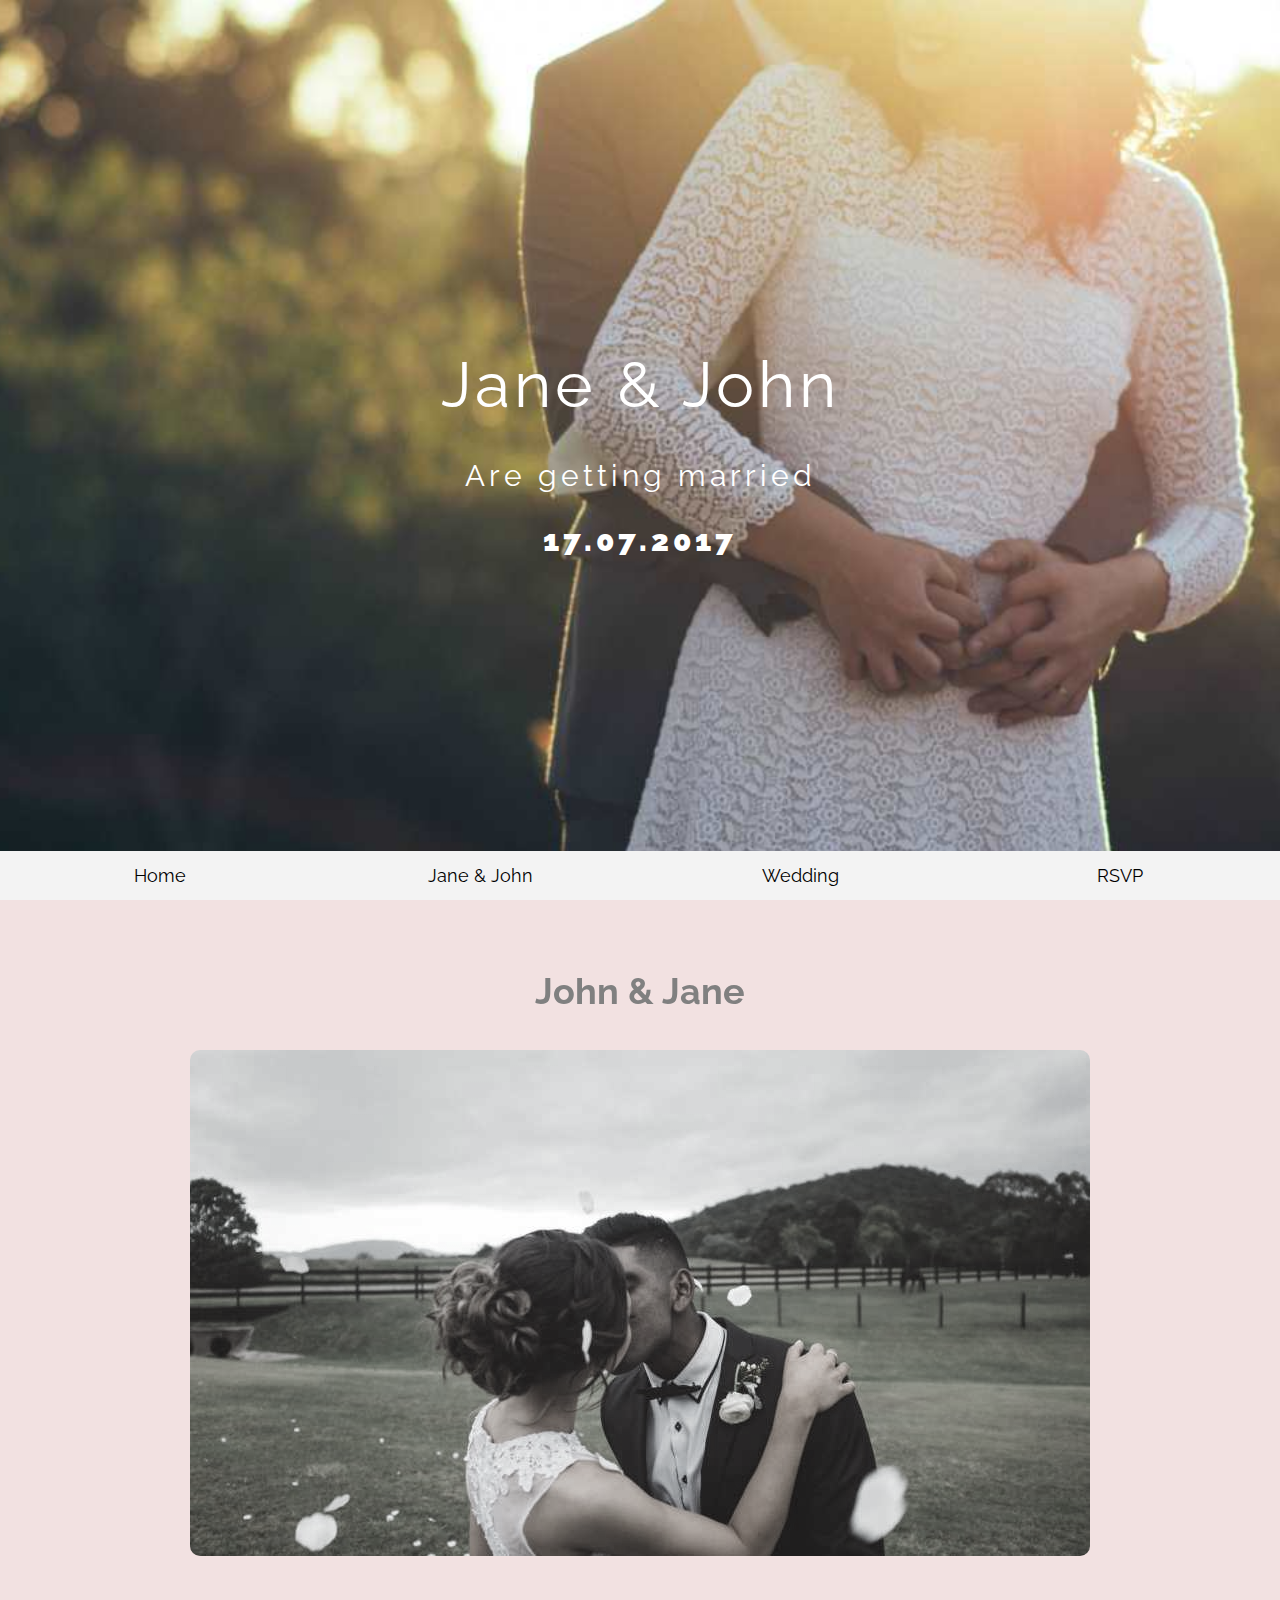
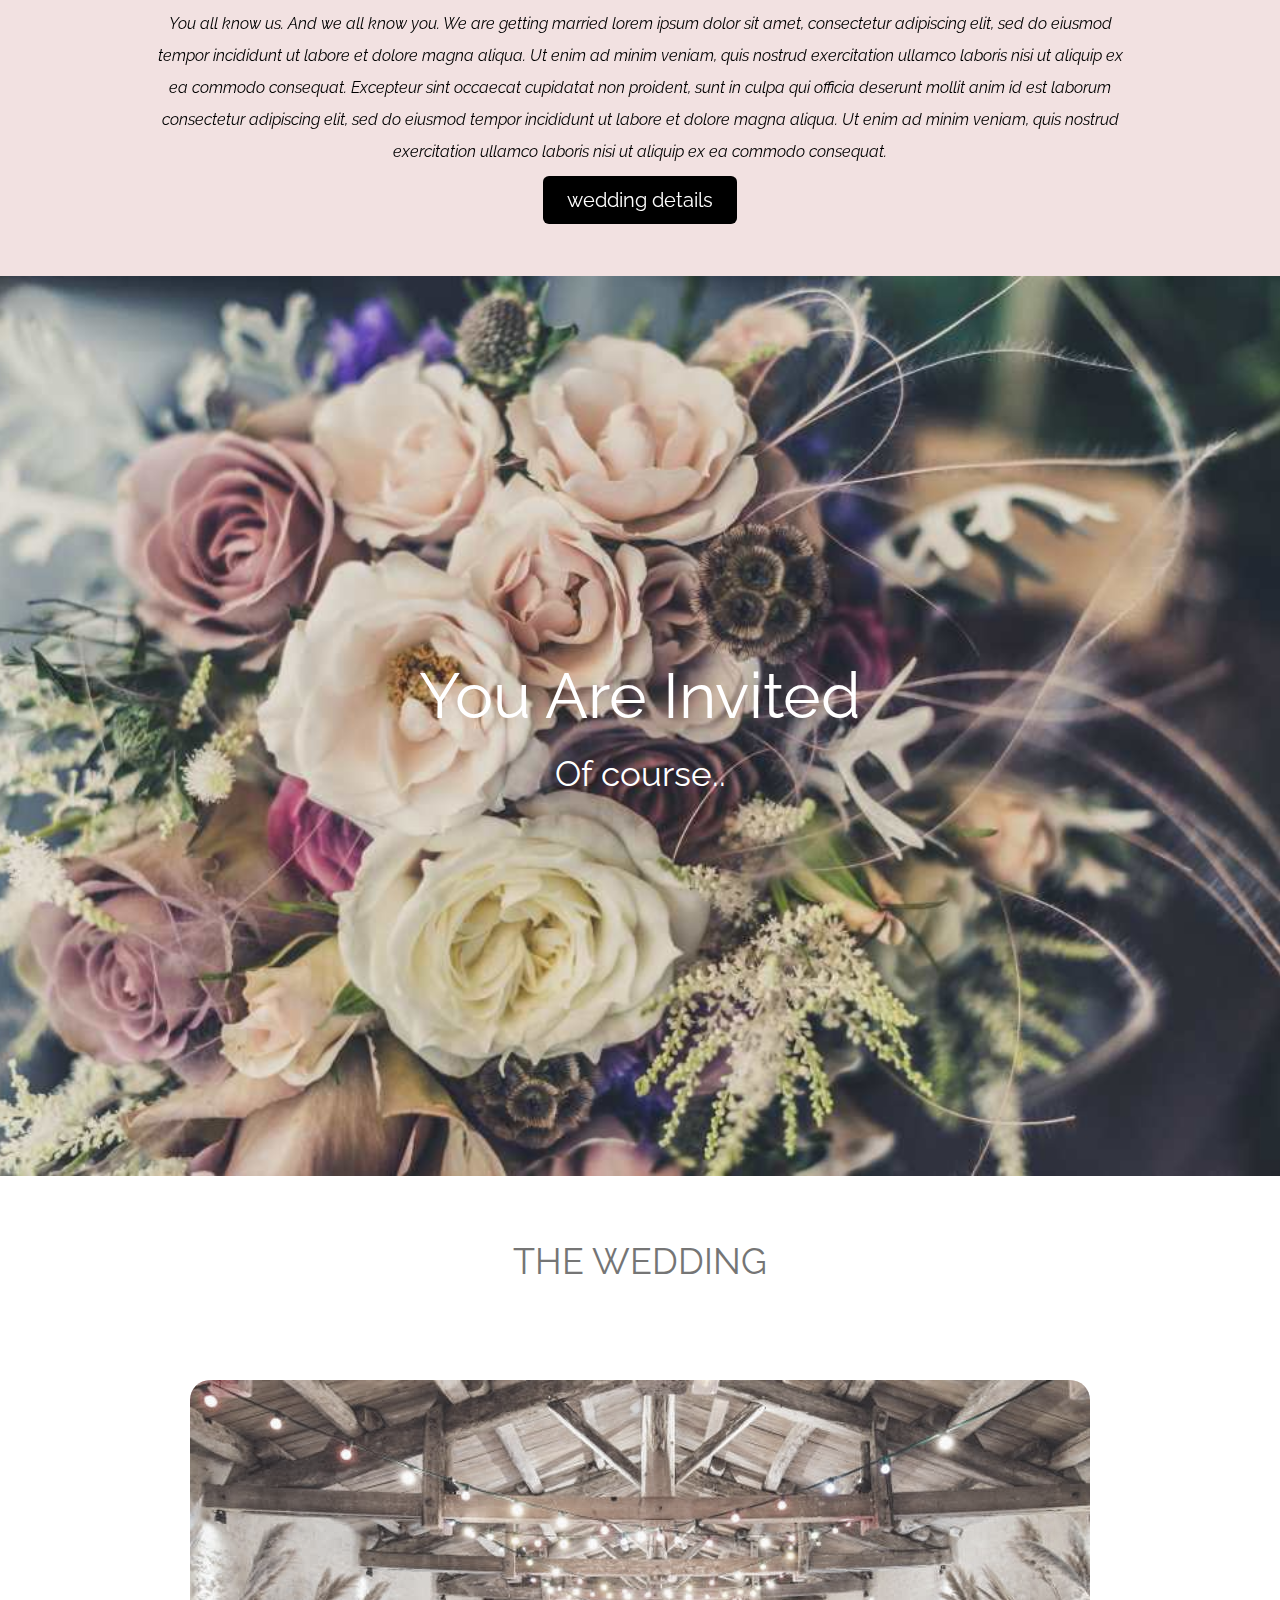
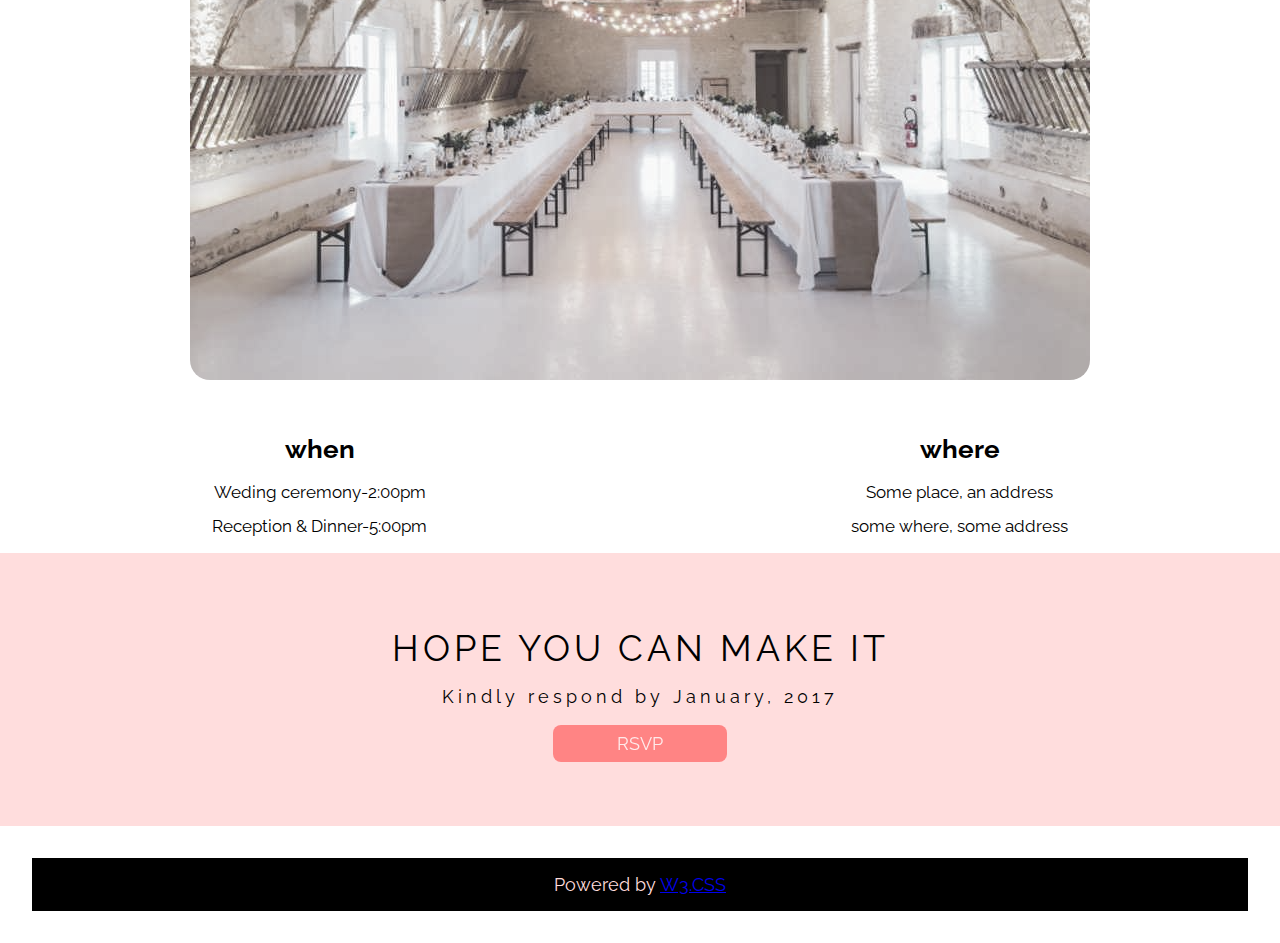
==== index.html @ 70d35d0a "renamed html file to index" ====
<!DOCTYPE html>
<html lang="en">

<head>
    <meta charset="UTF-8">
    <meta http-equiv="X-UA-Compatible" content="IE=edge">
    <meta name="viewport" content="width=device-width, initial-scale=1.0">
    <link rel="stylesheet" href="style.css">
    <link rel="stylesheet" href="https://fonts.googleapis.com/css?family=Raleway">
    <title>RWDTemplate1</title>

</head>

<body>
    <div>
        <!-- <nav> -->
            <ul>
                <li> <a href="#home"> Home</a></li>
                <li><a href="#Jane&John">Jane & John</a></li>
                <li><a href="#wedding">Wedding</a></li>
                <li><a href="#RSVP">RSVP</a></li>
            </ul>
        <!-- </nav> -->
    </div>

    <!-- section one home -->
    <section id="home" class="first-section">
        <div class="div-first-section">
            <h1 class="sec1-title">Jane & John</h1>
            <h2 class="sec1-sub-title">Are getting married</h2>
            <h2 class="sec1-sub-title2"><b>17.07.2017</b></h2>
        </div>

    </section>

    <section id="Jane&John" class="second-section">
        <h1 class="div-h1-sub-section">John & Jane</h1>

        <img src="images/wedding_couple2.jpg" alt="wedding_couple2" class="div-img">



        <div>
            <p class="div-p-sub-section">
                <i>You all know us. And we all know you. We are getting married lorem ipsum dolor sit amet, consectetur
                    adipiscing elit, sed do eiusmod tempor incididunt ut labore et dolore magna aliqua. Ut enim ad minim
                    veniam, quis nostrud exercitation ullamco laboris nisi ut aliquip ex ea commodo consequat. Excepteur
                    sint
                    occaecat cupidatat non proident, sunt in culpa qui officia deserunt mollit anim id est laborum
                    consectetur adipiscing elit, sed do eiusmod tempor incididunt ut labore et dolore magna aliqua. Ut
                    enim ad minim veniam, quis nostrud exercitation ullamco
                    laboris nisi ut aliquip ex ea commodo consequat.</i>
            </p>
        </div>

        <div>
            <a href="#wedding" class="div-a-sub-section">wedding details</a>
        </div>

    </section>

    <section class="third-section">
        <div>
            <h1 class="h1-third-section">You Are Invited</h1>

        </div>
        <div>
            <h2 class="h2-third-section">Of course..</h2>
        </div>

    </section>

    <section id="wedding" class="fourth-section">

        <h1 class="h1-fourth-section"> THE WEDDING</h1>

        <img src="images/wedding_location.jpg" alt="wedding location" class="img-fourth-section">

        <div class="div-fourth-section-info">

            <div class="div-fourth-section">
                <h2>when</h2>

                <p> Weding ceremony-2:00pm </p>

                <p>Reception & Dinner-5:00pm</p>

            </div>

            <div class="div2-fourth-section">
                <h2>where</h2>

                <p>Some place, an address </p>

                <p>some where, some address</p>
            </div>
        </div>
    </section>

    <section id="RSVP" class="fifth-section">
        <div>

            <h1 class="h1-fifth-section"> HOPE YOU CAN MAKE IT</h1>

            <p class="p-fifth-section"> Kindly respond by January, 2017</p>

            <p> <button href="#RSVP" class="a-fifth-section">RSVP</button></p>

        </div>


    </section>
    <div class="footer">
        <footer>
            <p>
                Powered by
                <a href="https://www.w3schools.com/w3css/default.asp" alt="W3.CSS">W3.CSS</a>
            </p>

        </footer>
    </div>

</body>

</html>
---- style.css ----
*,
html,
body {
    margin: 0px;
    padding: 0px;
    font-family: "Raleway", sans-serif;
    scroll-behavior: smooth;

}

ul {
    list-style-type: none;
    margin: 0;
    padding: 0;
    overflow: hidden;
    font-size: 18px;
    font-weight: 400;
    position: fixed;
    bottom: 0;
    width: 100vw;
z-index: 1;
}


li {
    float: left;
    width: 25%;
    background-color: #f3f3f3;

}

li a {
    display: block;
    color: black;
    text-align: center;
    padding: 14px 16px;
    text-decoration: none;
    justify-content: space-between;
}

.first-section {
    display: flex;
    justify-content: center;
    align-items: center;
    background-image: url('images/wedding_couple.jpg');
    background-size: cover;
    background-position: center;
    height: 100vh;
    width: 100%;
}

div.div-first-section {
    display: flex;
    flex-direction: column;
    justify-content: center;
    align-items: center;
    font-size: 25px;
    color: white;
}

.sec1-title {
    font-size: 64px;
    margin: 10px 0px;
    font-weight: 400;
    letter-spacing: 4px;
    line-height: 1.5;
}

.sec1-sub-title {
    font-size: 30px;
    margin: 10px 0px;
    font-weight: 400;
    letter-spacing: 4px;
    line-height: 1.5;
}

.sec1-sub-title2 {
    font-size: 30px;
    margin: 10px 0px;
    font-weight: bolder;
    letter-spacing: 4px;
    line-height: 1.5;
}


.second-section {
    display: flex;
    align-items: center;
    flex-direction: column;
    padding: 64px 0px;
    width: 100%;
    background-color: #ffdddd;
    filter: grayscale(50%);
}

.div-sec2-section {
    margin: 0 32;
    height: 90vh;
    width: 70%;
}

.div-h1-sub-section {
    text-align: center;
    color: gray;
    font-weight: bolder;
    line-height: 1.5;
    font-size: 36px;
}

.div-img {
    margin: 32px 0px;
    border-radius: 10px;
    filter: grayscale(70%);
}

.div-p-sub-section {
    margin: 20px 0px;
    line-height: 2;
    text-align: center;
    max-width: 980px;
}

.div-a-sub-section {
    font-size: 20px;
    background-color: black;
    color: white;
    padding: 12px 24px;
    margin: 20px 0px;
    text-align: center;
    cursor: pointer;
    white-space: nowrap;
    border-radius: 6px;
    text-decoration: none;

}

a:hover {
    background-color: rgb(15, 107, 189);
}

.third-section {
    display: flex;
    justify-content: center;
    align-items: center;
    flex-direction: column;
    background-image: url(images/flowers.jpg);
    background-position: center;
    background-size: cover;
    height: 100vh;
    width: 100%;
    position: relative;
}

.h1-third-section {
    font-weight: 400;
    font-size: 64px;
    color: #fff;
    margin: 10px 0px;

}

.h2-third-section {
    font-weight: 400;
    font-size: 35px;
    margin: 10px 0px;
    color: #fff;
}

.fourth-section {
    display: flex;
    flex-direction: column;
    text-align: center;
}

.h1-fourth-section {
    color: #757575;
    font-size: 36px;
    margin: 64px 0px;
    font-weight: 400;
}

.img-fourth-section {
    border-radius: 20px;
    filter: grayscale(70%);
    margin: 34px 0px;
    align-self: center;
}

.div-fourth-section-info {
    display: flex;
    flex-direction: row;
    justify-content: space-around;

}

.div-fourth-section {
    margin: 10px 0px;
    font-weight: 400;
    font-size: 17px;
    line-height: 2;

}

.div2-fourth-section {
    margin: 10px 0px;
    font-weight: 400;
    font-size: 17px;
    line-height: 2;
}

.fifth-section {
    display: flex;
    flex-direction: column;
    text-align: center;
    color: #000;
    background-color: #ffdddd;
    padding: 0.01em 16px;
    letter-spacing: 4px;
    padding-top: 64px;
    padding-bottom: 64px;
}

.h1-fifth-section {
    margin: 10px 0px;
    font-weight: 400;
    font-size: 36px;

}

.p-fifth-section {
    margin: 10px 0px;
    font-weight: 400;
    font-size: 18px;
    line-height: 2;

}

.a-fifth-section {
    padding: 8px 64px;
    background-color: red;
    color: white;
    border-radius: 8px;
    cursor: pointer;
    font-size: 18px;
    border: none;
    opacity: 0.4;
}

.footer {
    display: flex;
    flex-direction: column;
    text-align: center;
    background-color: #000;
    font-size: 18px;
    color: #ffdddd;
    margin: 32px;
    padding: 16px;
}

@media screen and (max-width: 600px) {
    .div-img {
      width: 100%;
    }
}

@media screen and (max-width: 600px) {
    .img-fourth-section {
      width: 100%;
    }
}

@media screen and (max-width: 600px) {
    .div-first-section {
        text-align: center;
        padding: 40%
    }
}
      
@media screen and (max-width: 600px) {
    .third-section {
      text-align: center;
      padding: 19%
      
    }
}

@media screen and (max-width: 600px) {
    .div-fourth-section-info {
      flex-direction: column;
     
    }
}

@media screen and (max-width: 600px) {
    ul {
      display: none;
     
    }
}
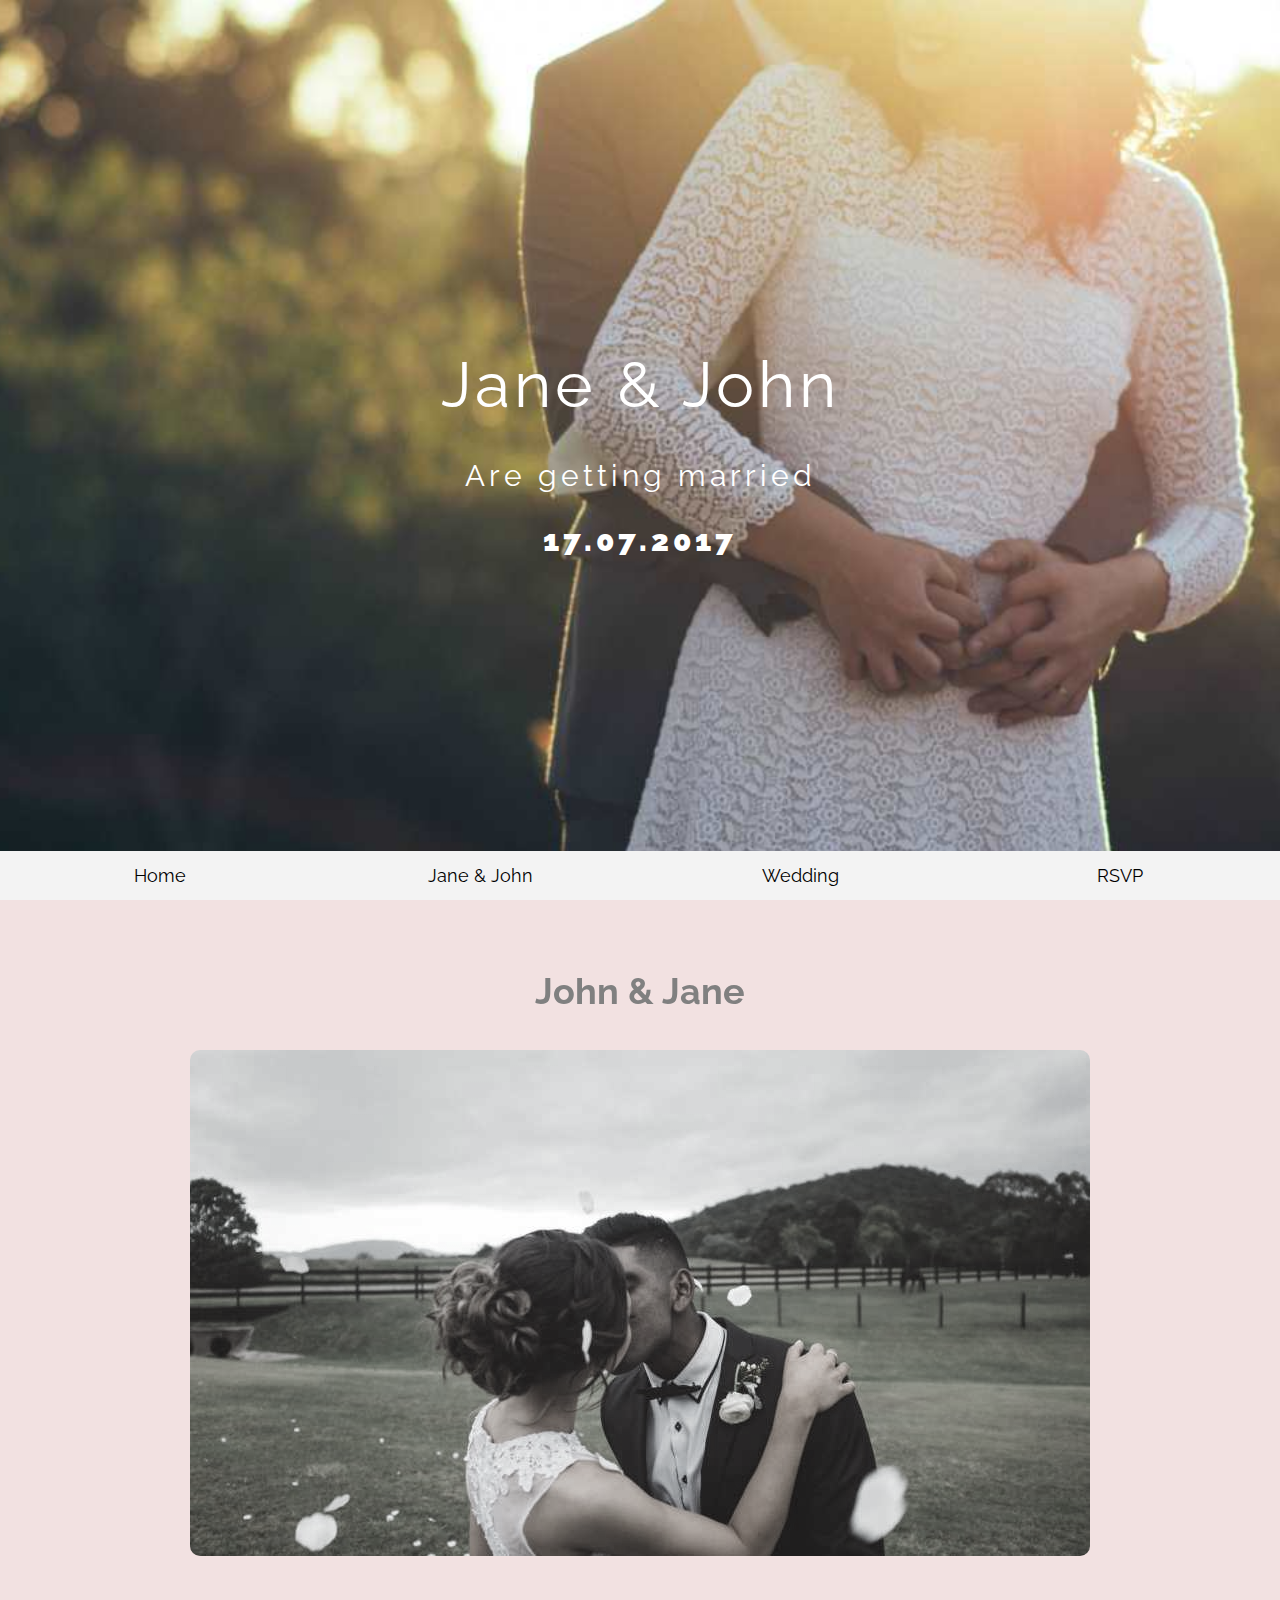
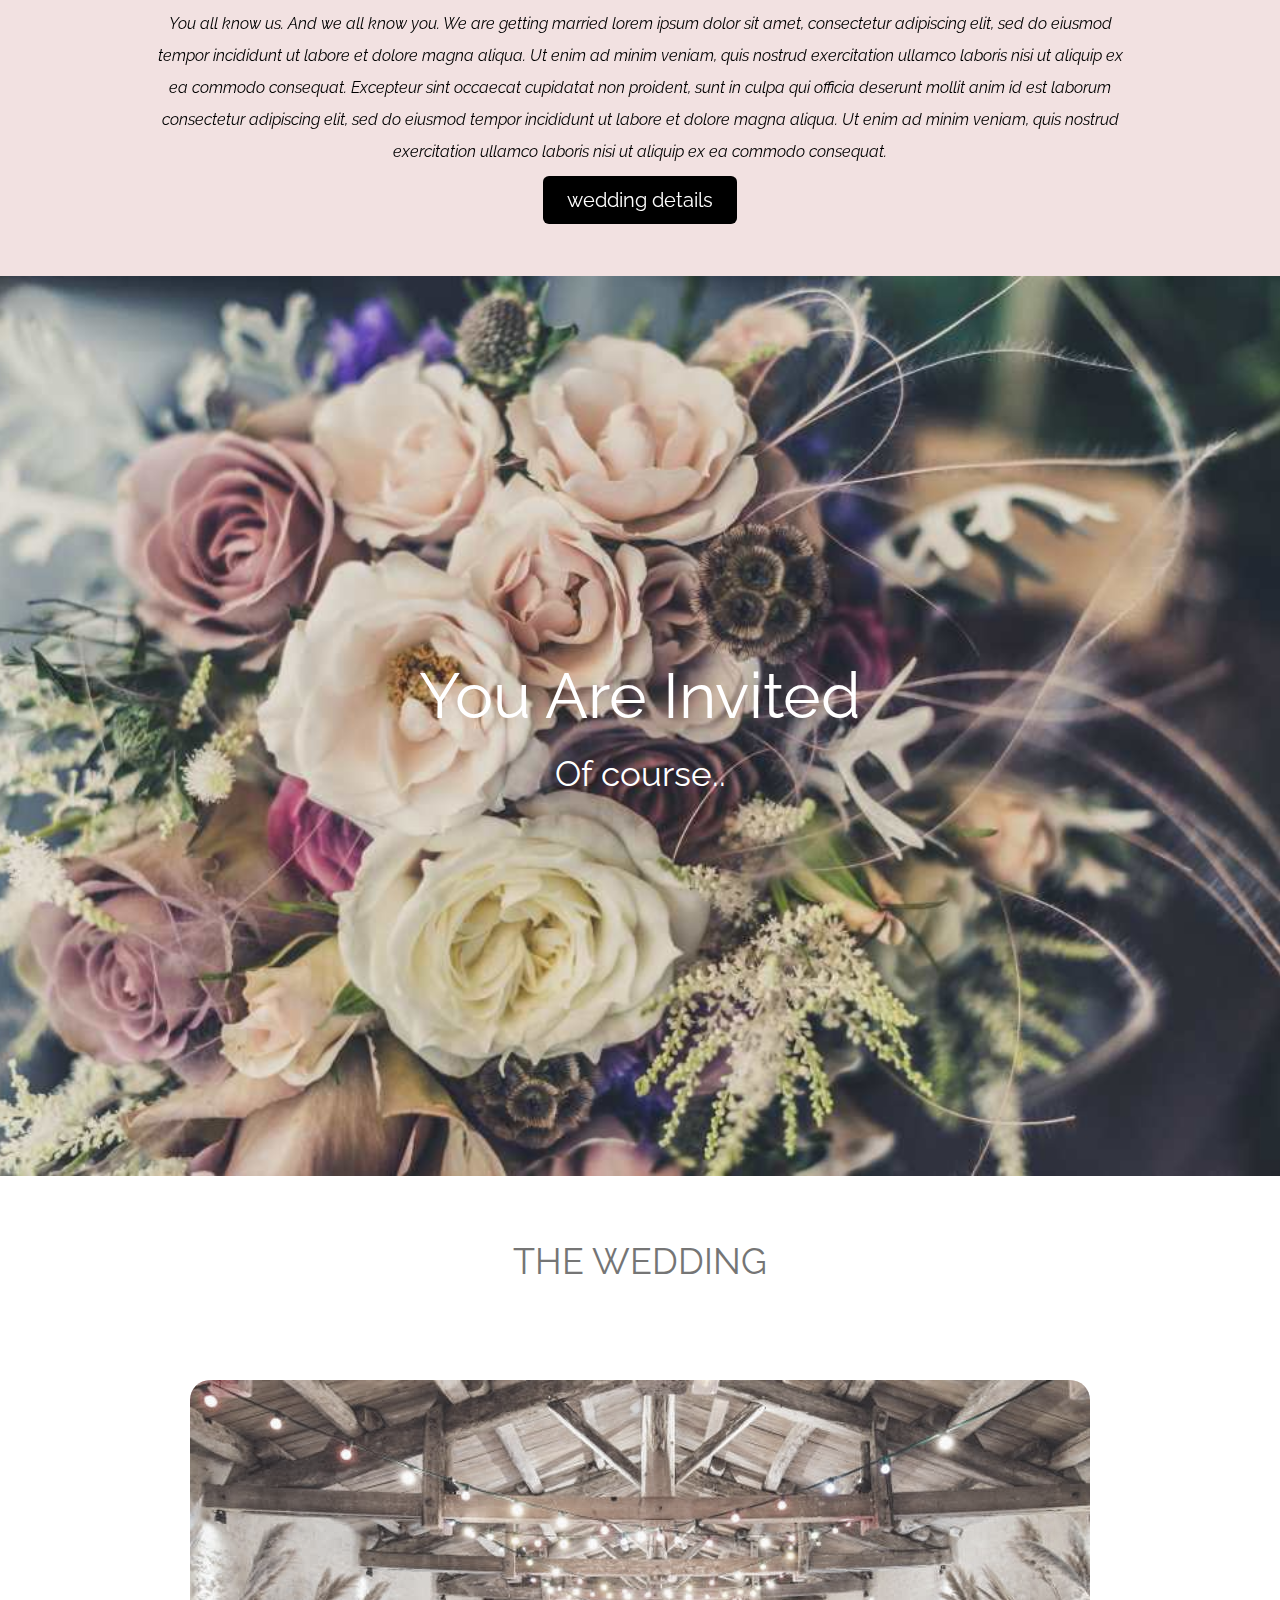
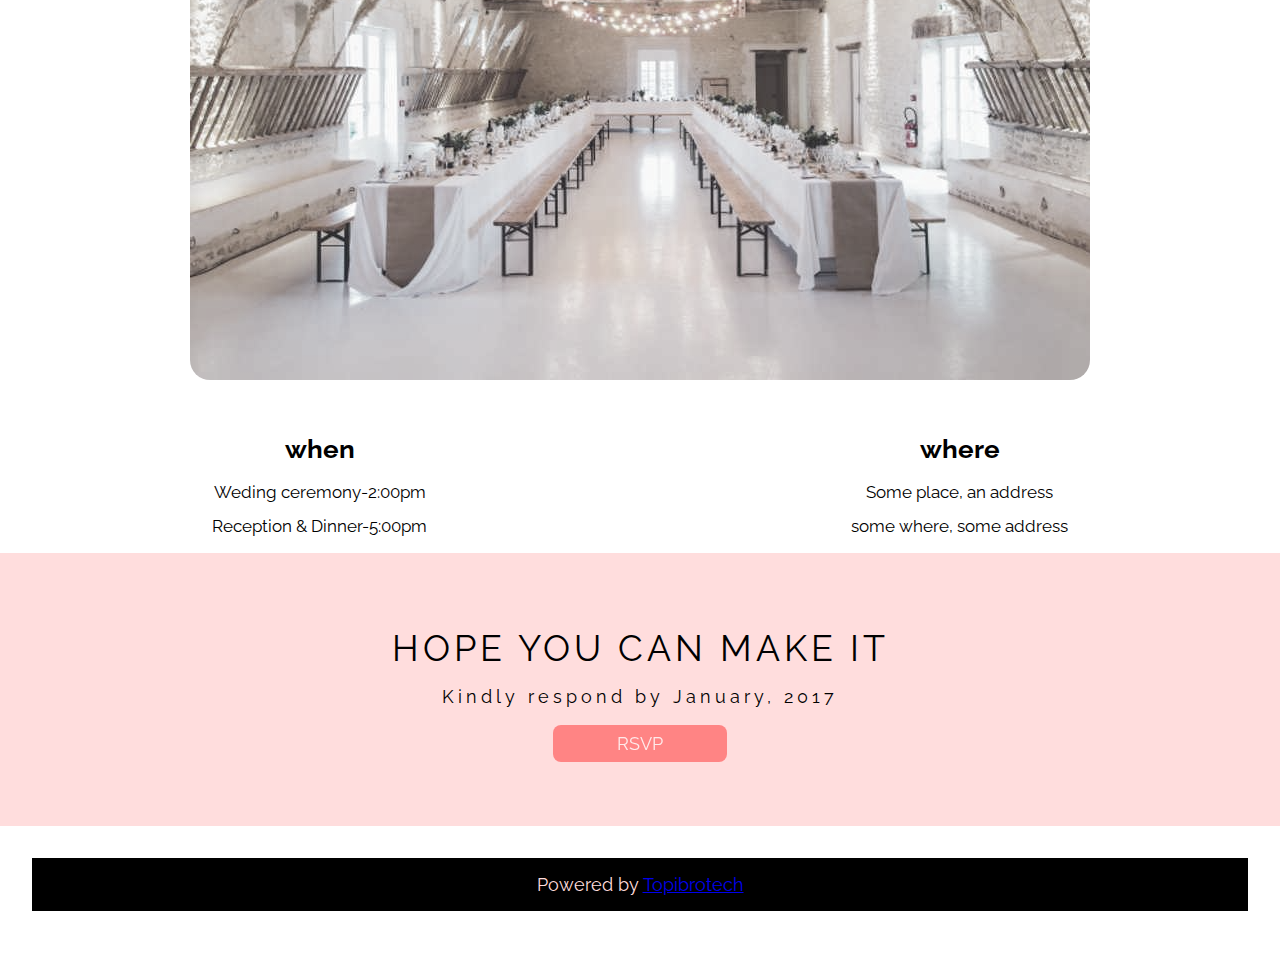
==== commit acf711c3: "changed link from w3school.com to topibrotech.com" ====
--- a/index.html
+++ b/index.html
@@ -114,7 +114,7 @@
         <footer>
             <p>
                 Powered by
-                <a href="https://www.w3schools.com/w3css/default.asp" alt="W3.CSS">W3.CSS</a>
+                <a href="https://www.topibrotech.com/" alt=" Topibrotech websiteg">Topibrotech</a>
             </p>
 
         </footer>
--- a/style.css
+++ b/style.css
@@ -255,6 +255,7 @@
     color: #ffdddd;
     margin: 32px;
     padding: 16px;
+    margin-bottom: 60px;
 }
 
 @media screen and (max-width: 600px) {
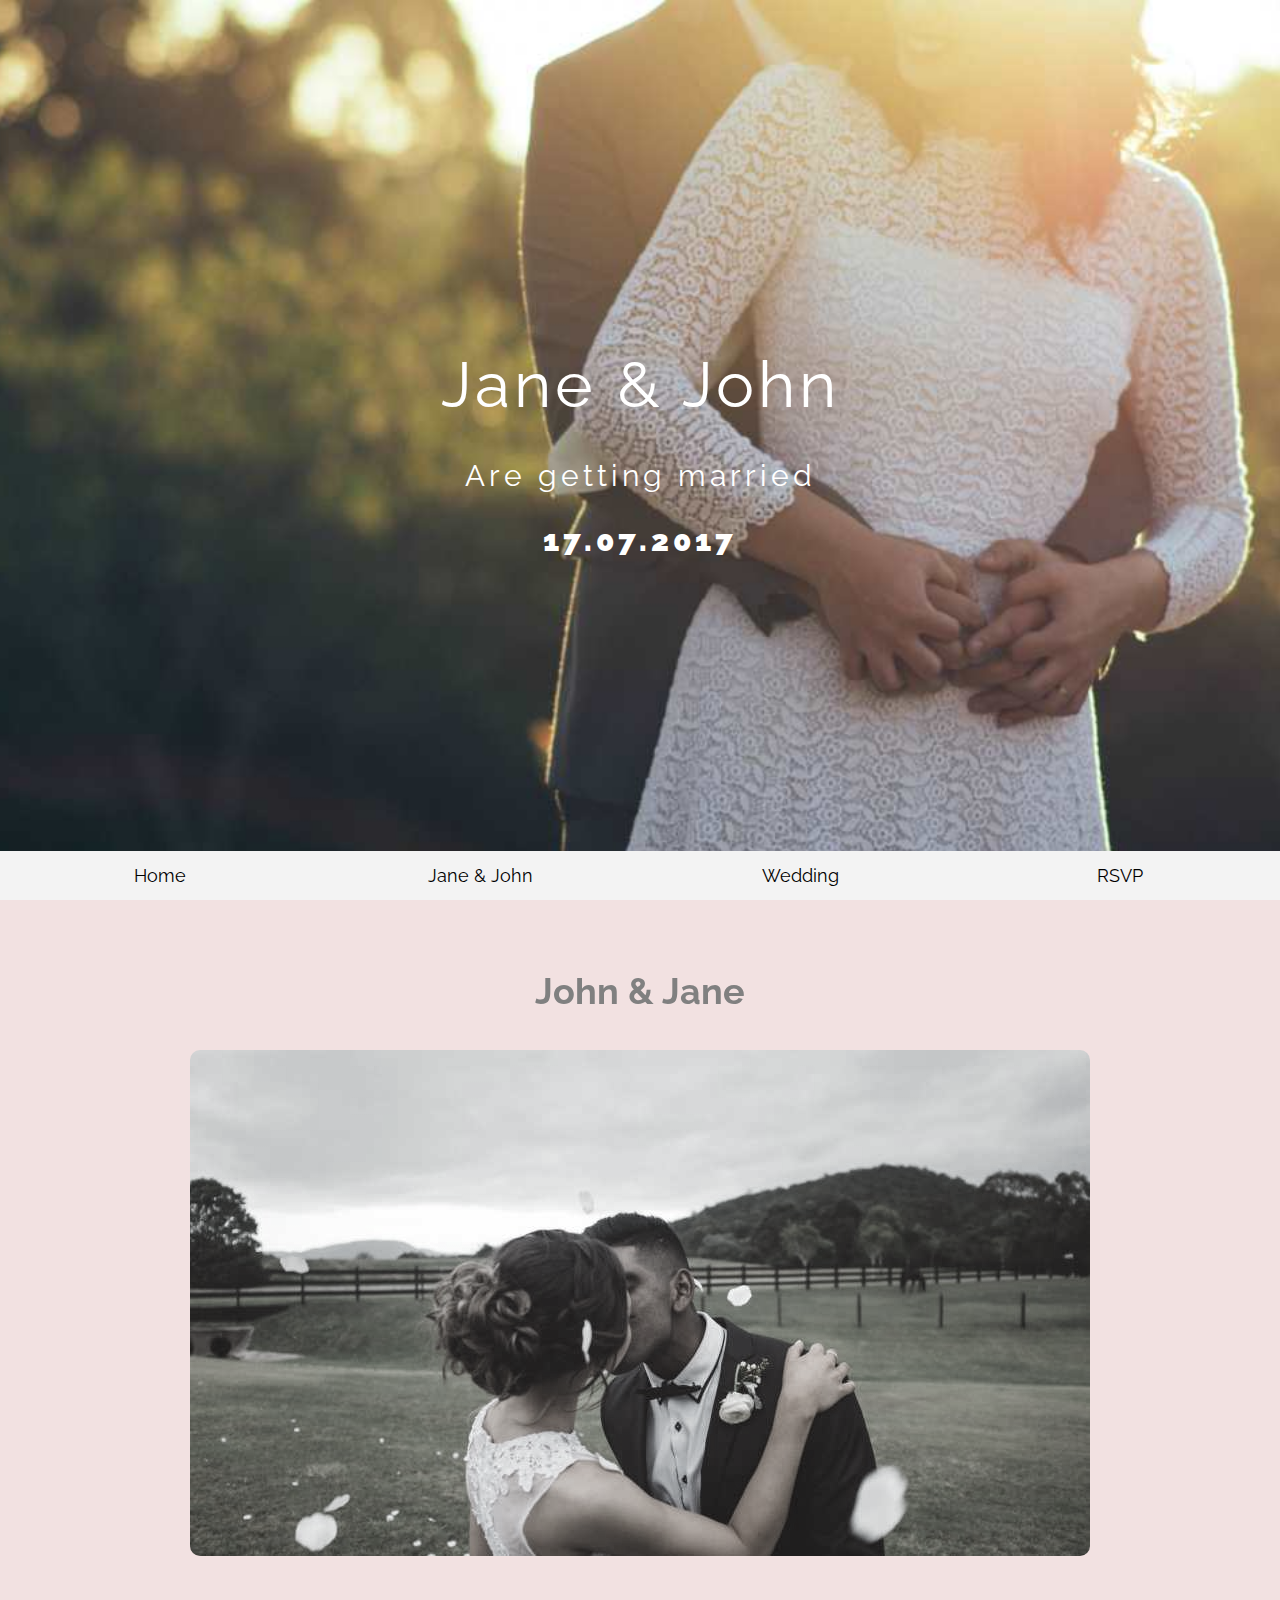
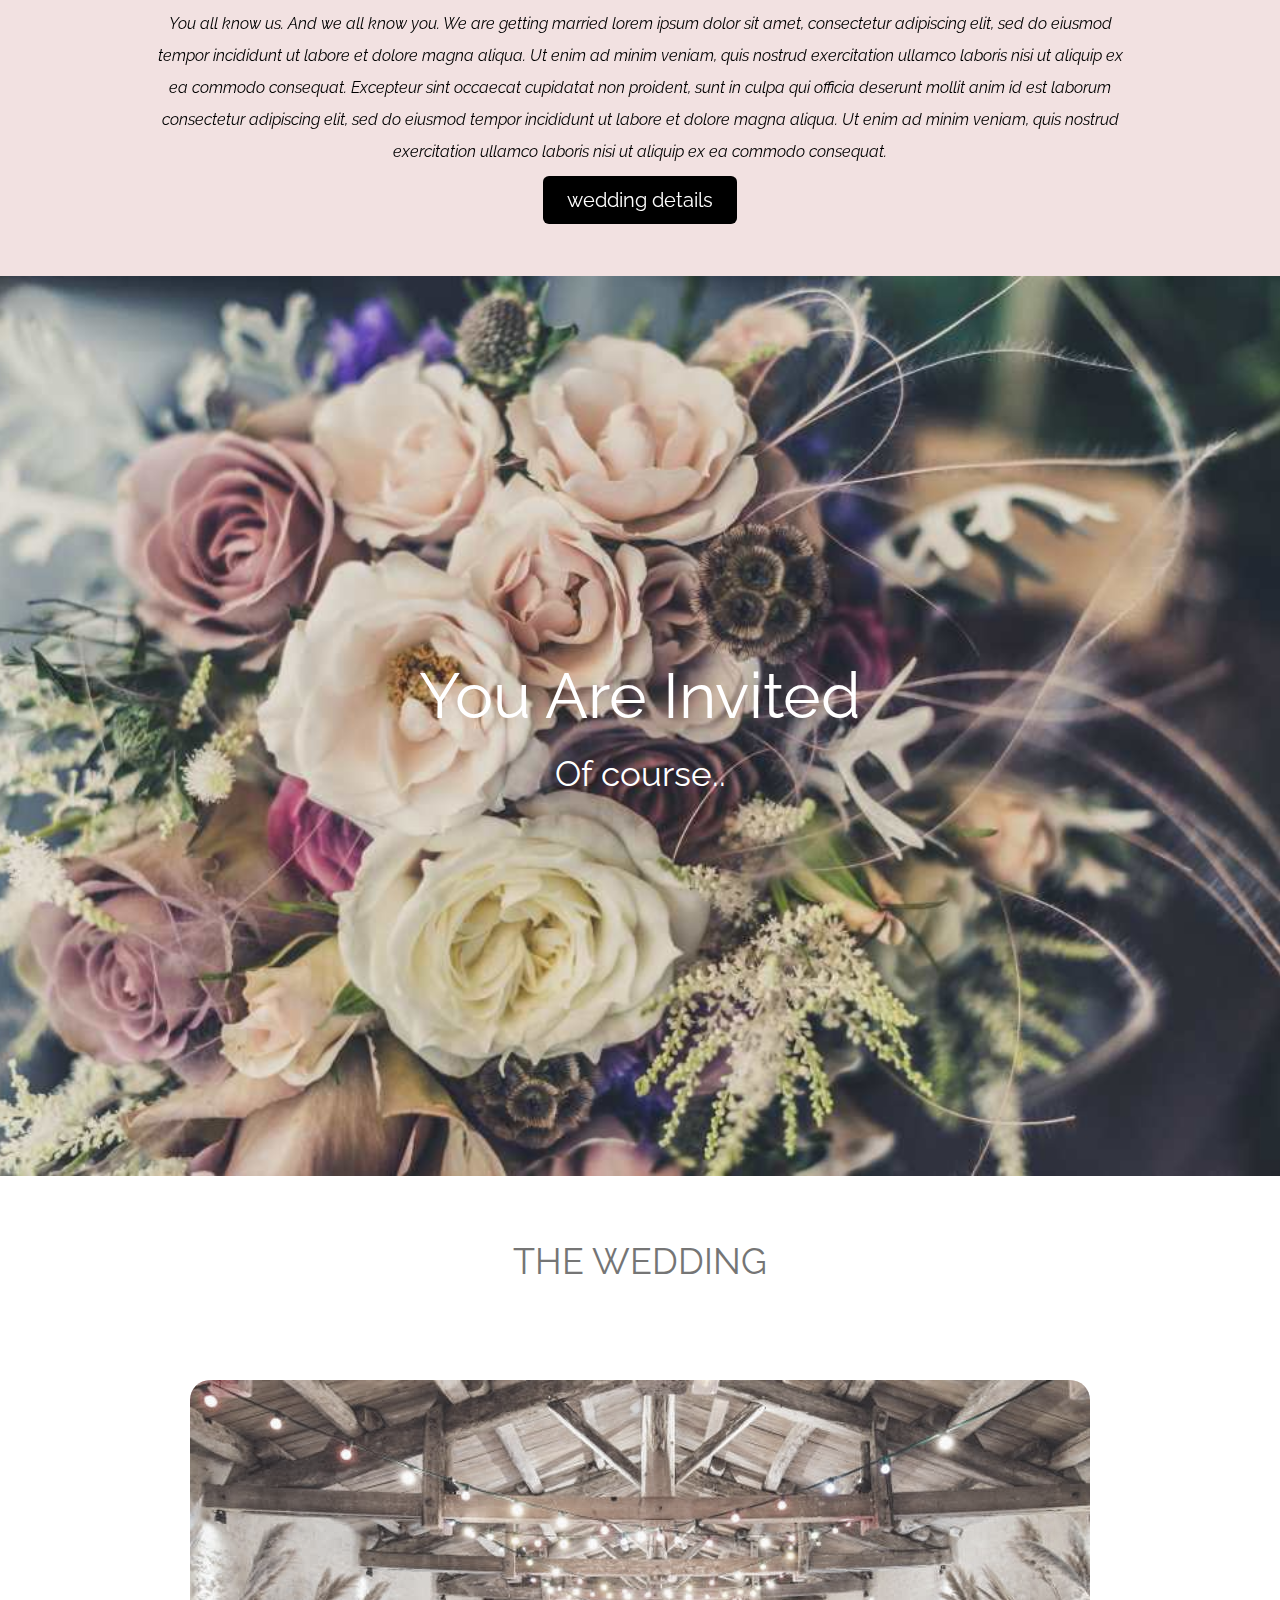
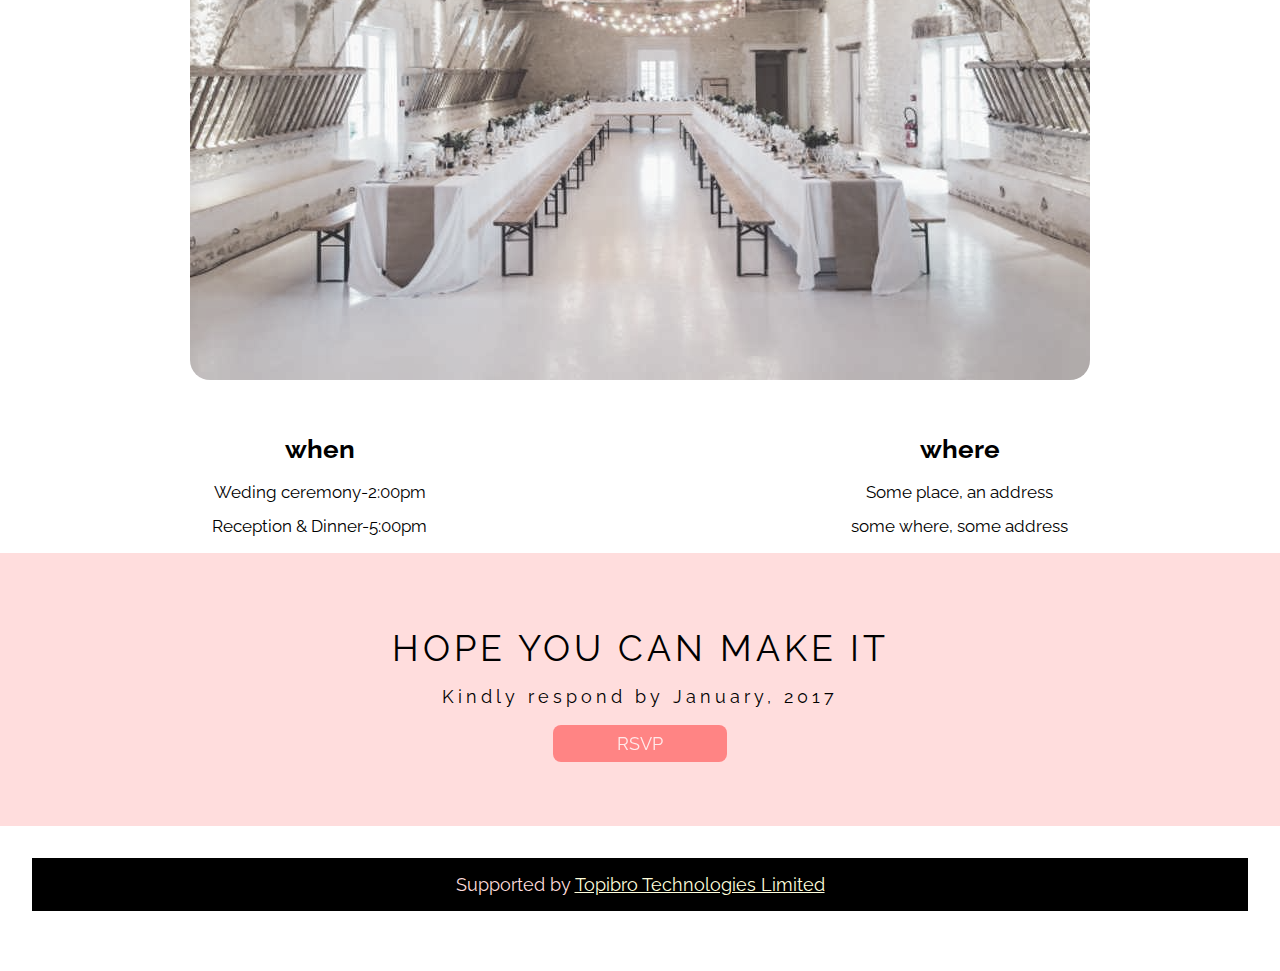
==== commit 8ce09d80: "made some changes to my files" ====
--- a/index.html
+++ b/index.html
@@ -7,7 +7,8 @@
     <meta name="viewport" content="width=device-width, initial-scale=1.0">
     <link rel="stylesheet" href="style.css">
     <link rel="stylesheet" href="https://fonts.googleapis.com/css?family=Raleway">
-    <title>RWDTemplate1</title>
+    <link rel="shortcut icon" href="https://github.githubassets.com/favicons/favicon.png" type="image/x-icon">
+    <title>Wedding Invitation </title>
 
 </head>
 
@@ -113,8 +114,8 @@
     <div class="footer">
         <footer>
             <p>
-                Powered by
-                <a href="https://www.topibrotech.com/" alt=" Topibrotech websiteg">Topibrotech</a>
+                Supported by
+                <a href="https://www.topibrotech.com/" alt=" Topibrotech website">Topibro Technologies Limited</a>
             </p>
 
         </footer>
--- a/style.css
+++ b/style.css
@@ -258,6 +258,11 @@
     margin-bottom: 60px;
 }
 
+footer p a {
+    color: #ffd;
+    
+}
+
 @media screen and (max-width: 600px) {
     .div-img {
       width: 100%;
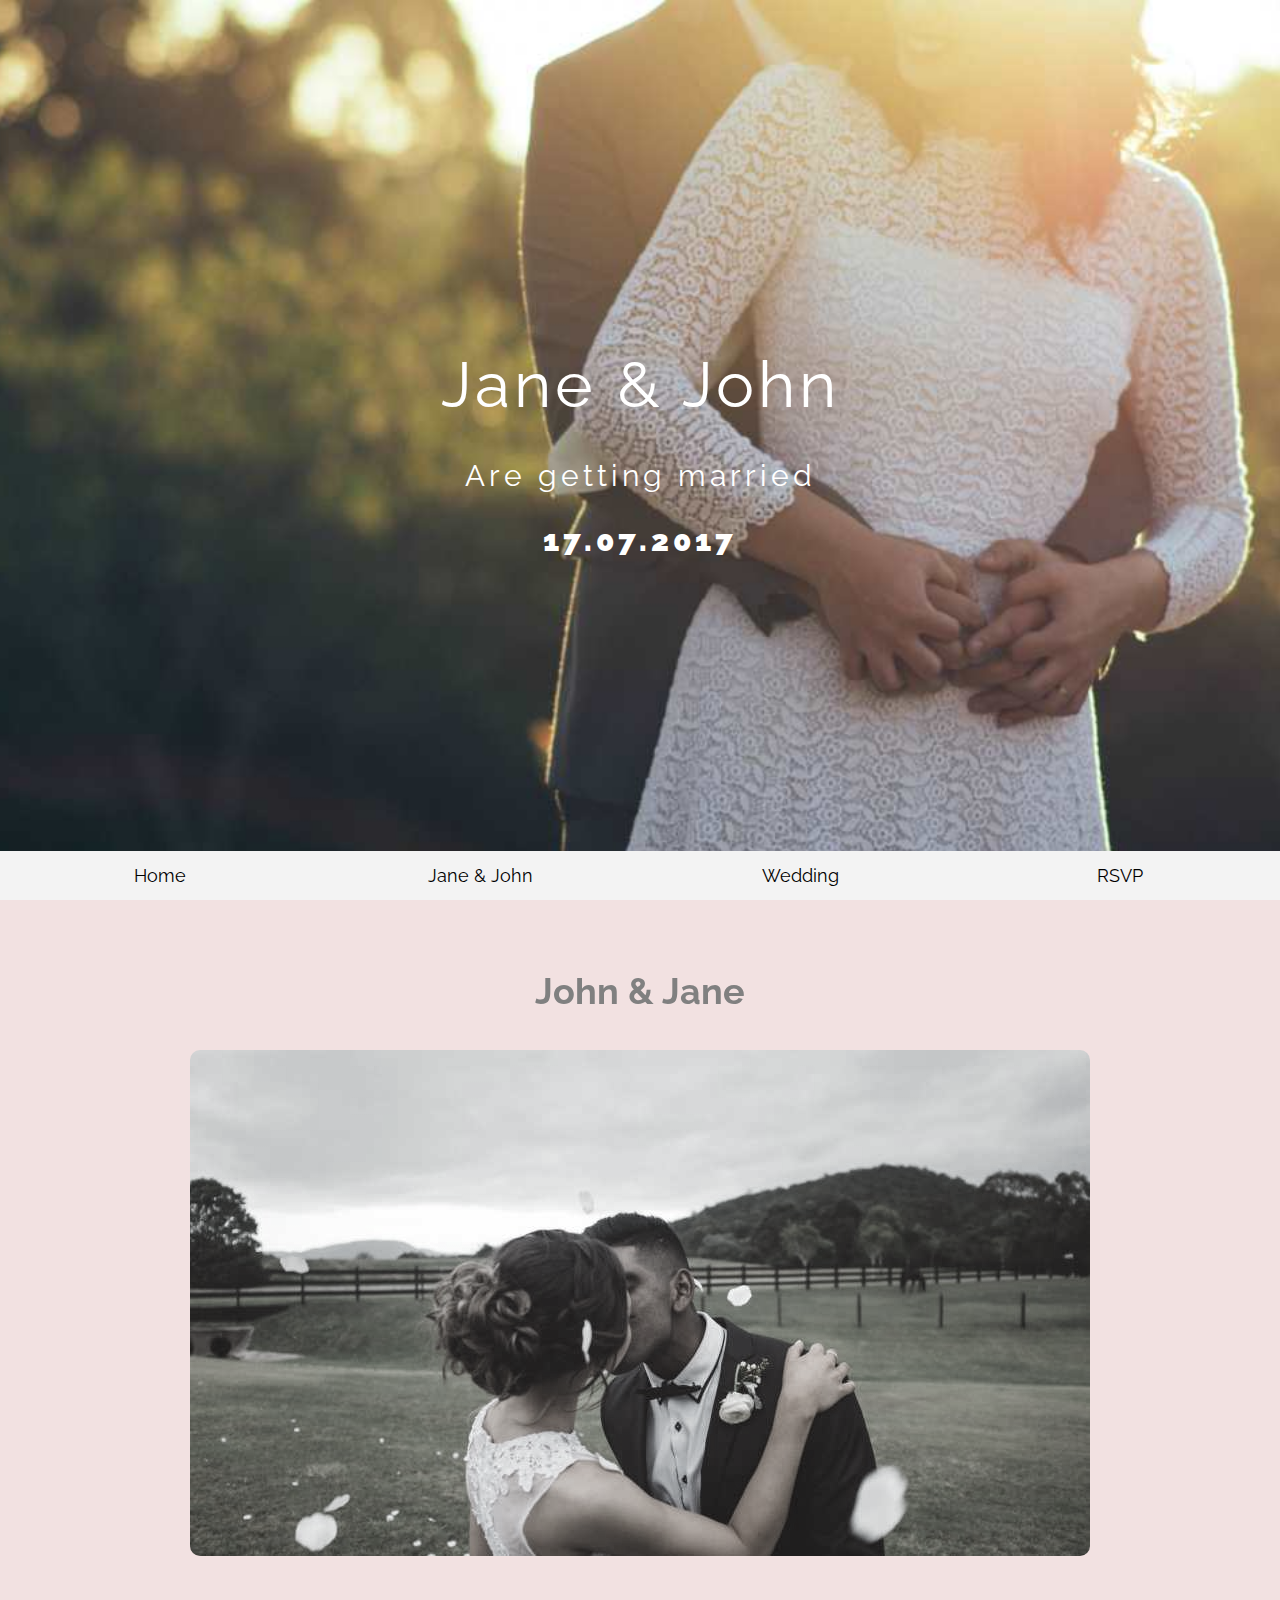
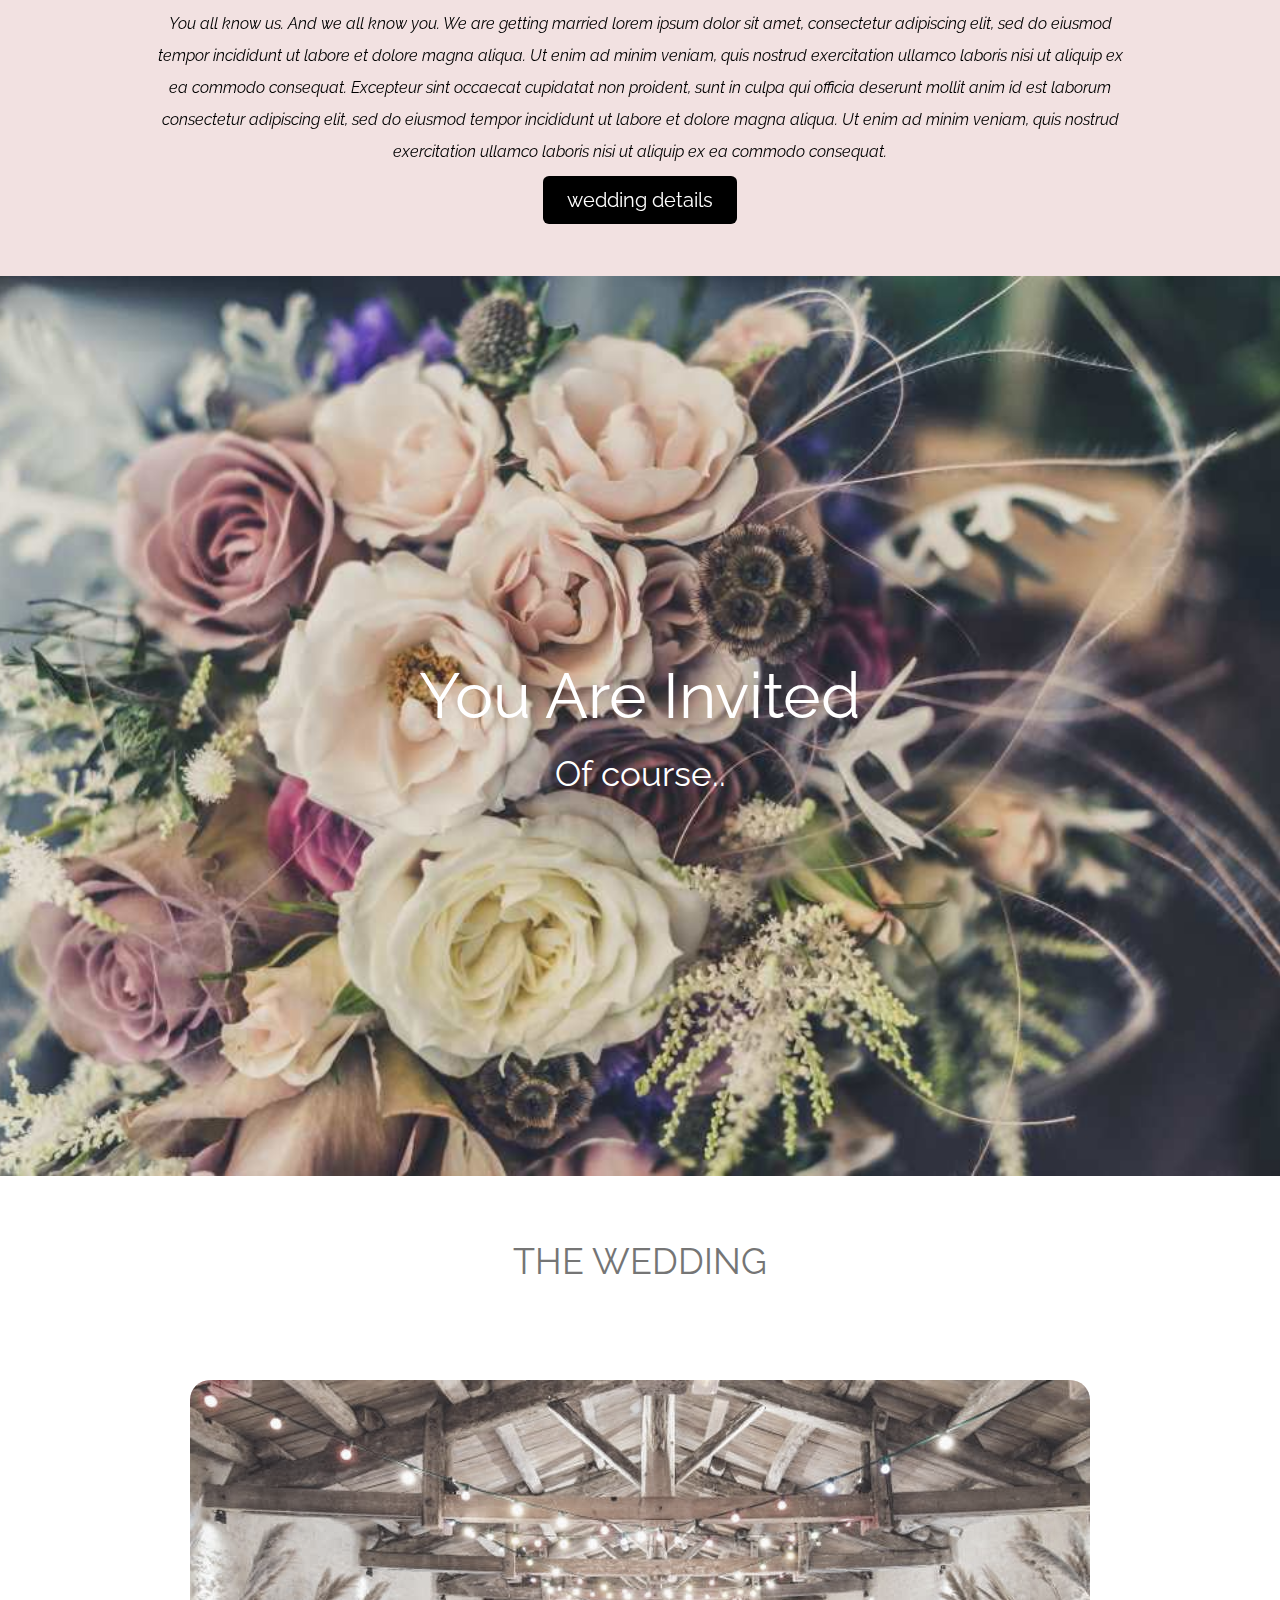
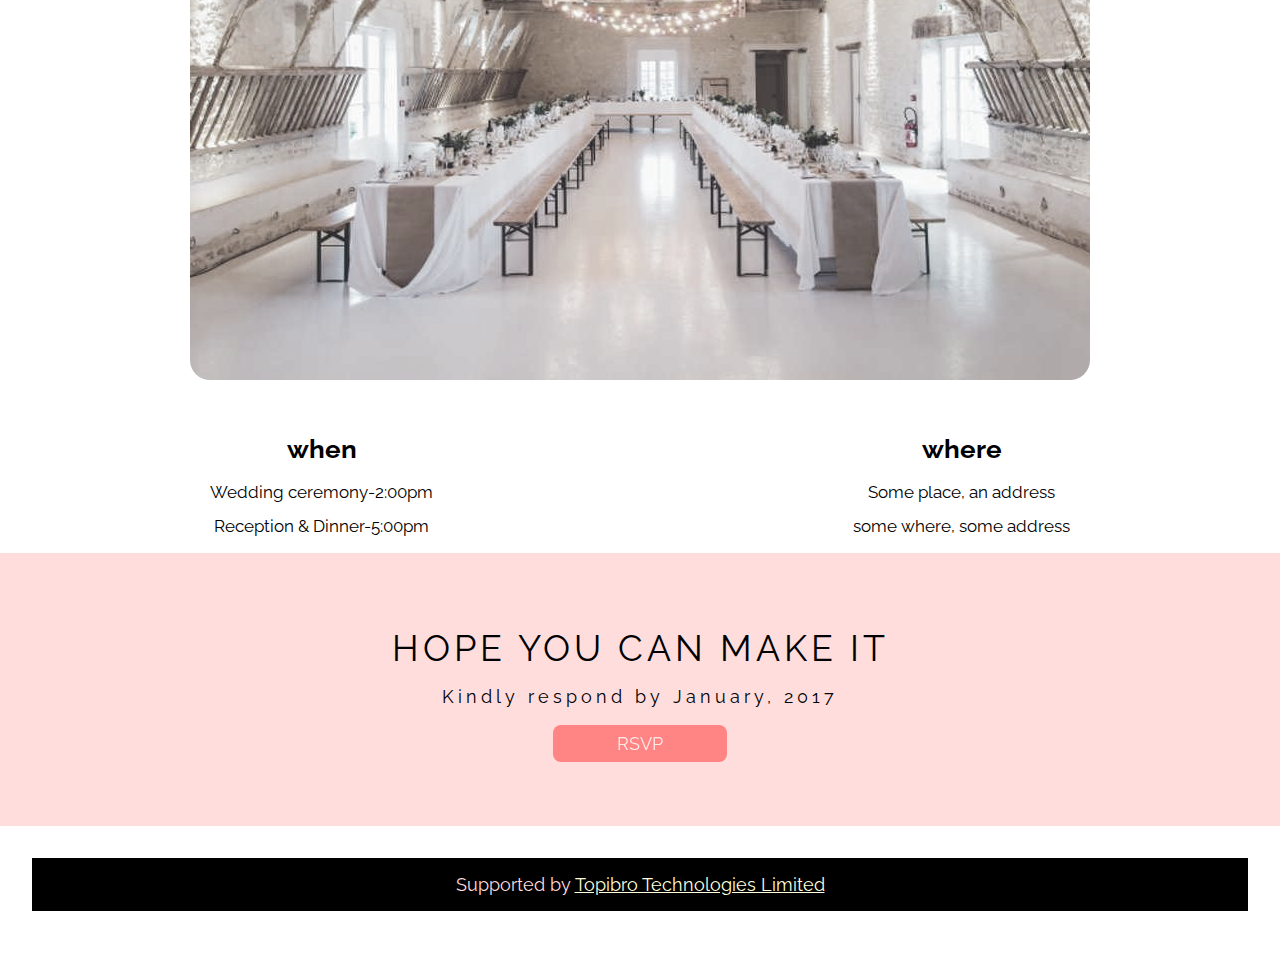
==== commit 5972fe44: "changed my index typo error" ====
--- a/index.html
+++ b/index.html
@@ -82,7 +82,7 @@
             <div class="div-fourth-section">
                 <h2>when</h2>
 
-                <p> Weding ceremony-2:00pm </p>
+                <p> Wedding ceremony-2:00pm </p>
 
                 <p>Reception & Dinner-5:00pm</p>
 
--- a/style.css
+++ b/style.css
@@ -5,7 +5,6 @@
     padding: 0px;
     font-family: "Raleway", sans-serif;
     scroll-behavior: smooth;
-
 }
 
 ul {
@@ -18,7 +17,7 @@
     position: fixed;
     bottom: 0;
     width: 100vw;
-z-index: 1;
+    z-index: 1;
 }
 
 
@@ -259,47 +258,46 @@
 }
 
 footer p a {
-    color: #ffd;
-    
+    color: #ffd !important;
+
+}
+
+section {
+    overflow: hidden;
 }
 
 @media screen and (max-width: 600px) {
     .div-img {
-      width: 100%;
-    }
-}
-
-@media screen and (max-width: 600px) {
+        width: 100%;
+    }
+
+    .div-p-sub-section {
+        padding-inline: 2rem;
+    }
+
     .img-fourth-section {
-      width: 100%;
-    }
-}
-
-@media screen and (max-width: 600px) {
+        width: 100%;
+    }
+
     .div-first-section {
         text-align: center;
-        padding: 40%
-    }
-}
-      
-@media screen and (max-width: 600px) {
+        padding: 40%;
+    }
+
     .third-section {
-      text-align: center;
-      padding: 19%
-      
-    }
-}
-
-@media screen and (max-width: 600px) {
+        text-align: center;
+    }
+
+    .h1-third-section {
+        display: table-caption
+    }
+
     .div-fourth-section-info {
-      flex-direction: column;
-     
-    }
-}
-
-@media screen and (max-width: 600px) {
+        flex-direction: column;
+
+    }
+
     ul {
-      display: none;
-     
+        display: none;
     }
 }